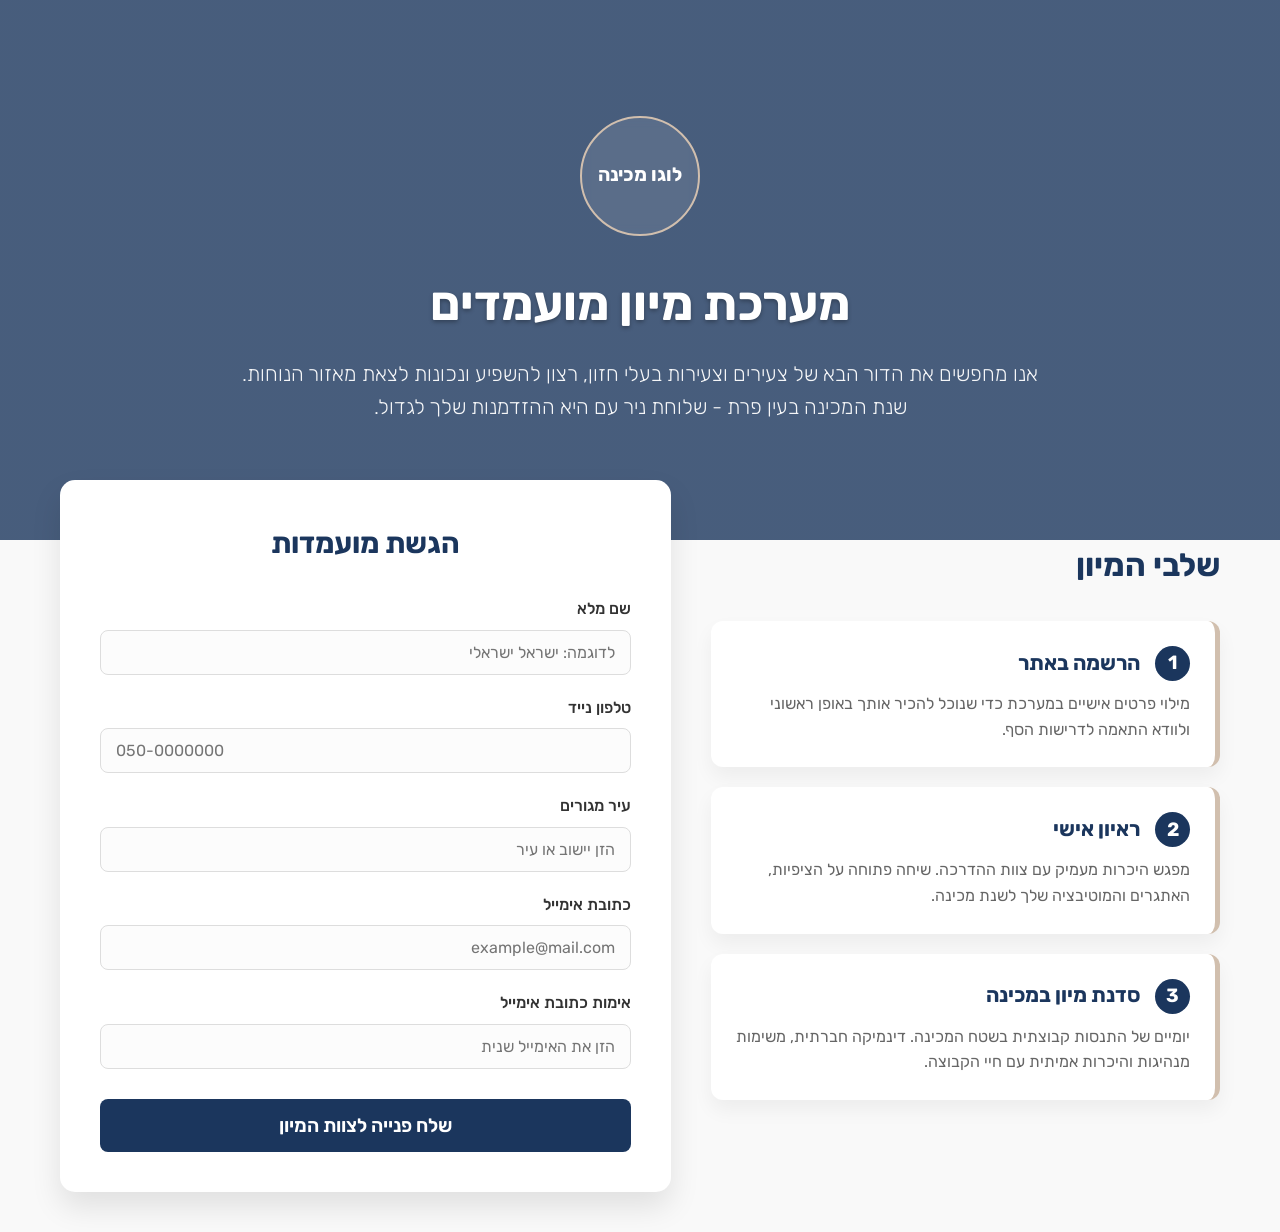
==== gemini.html @ 14e48f0f "Add Different Landing pages from different models" ====
<!DOCTYPE html>
<html lang="he" dir="rtl">
<head>
    <meta charset="UTF-8">
    <meta name="viewport" content="width=device-width, initial-scale=1.0">
    <title>הרשמה ומיון | מכינת עין פרת</title>
    
    <!-- ייבוא פונט רשמי ונקי מעברית -->
    <link href="https://fonts.googleapis.com/css2?family=Rubik:wght@300;400;500;600;700&display=swap" rel="stylesheet">
    
    <style>
        /* ================= הגדרות בסיס ומשתנים ================= */
        :root {
            --primary-color: #1b365d; /* כחול עמוק - מנהיגות */
            --secondary-color: #d1bfae; /* צבע אדמה/חול - חיבור לשטח */
            --text-main: #333333;
            --text-light: #666666;
            --bg-light: #f9f9f9;
            --white: #ffffff;
            --error: #e53e3e;
            --success: #2f855a;
        }

        * {
            margin: 0;
            padding: 0;
            box-sizing: border-box;
            font-family: 'Rubik', sans-serif;
        }

        body {
            background-color: var(--bg-light);
            color: var(--text-main);
            line-height: 1.6;
        }

        /* ================= אזור פתיחה (Hero) ================= */
        .hero {
            position: relative;
            background-image: linear-gradient(rgba(27, 54, 93, 0.8), rgba(27, 54, 93, 0.8)), url('https://images.unsplash.com/photo-1516934526685-6453257ab6b5?auto=format&fit=crop&w=1920&q=80');
            background-size: cover;
            background-position: center;
            color: var(--white);
            text-align: center;
            padding: 80px 20px;
            min-height: 60vh;
            display: flex;
            flex-direction: column;
            justify-content: center;
            align-items: center;
        }

        .logo-placeholder {
            width: 120px;
            height: 120px;
            background-color: rgba(255, 255, 255, 0.1);
            border: 2px solid var(--secondary-color);
            border-radius: 50%;
            display: flex;
            align-items: center;
            justify-content: center;
            margin-bottom: 30px;
            font-weight: bold;
            font-size: 1.2rem;
            backdrop-filter: blur(5px);
        }

        .hero h1 {
            font-size: 3rem;
            font-weight: 700;
            margin-bottom: 15px;
            text-shadow: 0 2px 4px rgba(0,0,0,0.3);
        }

        .hero p {
            font-size: 1.3rem;
            max-width: 800px;
            font-weight: 300;
            opacity: 0.95;
        }

        /* ================= מבנה ראשי ================= */
        .container {
            max-width: 1200px;
            margin: -60px auto 40px auto;
            padding: 0 20px;
            position: relative;
            z-index: 10;
            display: grid;
            grid-template-columns: 1fr 1.2fr;
            gap: 40px;
            align-items: start;
        }

        /* ================= כרטיסיות מידע (תהליך מיון) ================= */
        .info-section {
            display: flex;
            flex-direction: column;
            gap: 20px;
            margin-top: 60px;
        }

        .info-section h2 {
            color: var(--primary-color);
            font-size: 2rem;
            margin-bottom: 10px;
        }

        .card {
            background: var(--white);
            border-radius: 12px;
            padding: 25px;
            box-shadow: 0 10px 20px rgba(0,0,0,0.05);
            border-right: 5px solid var(--secondary-color);
            transition: transform 0.3s ease;
        }

        .card:hover {
            transform: translateY(-5px);
        }

        .card-header {
            display: flex;
            align-items: center;
            gap: 15px;
            margin-bottom: 10px;
        }

        .step-number {
            background-color: var(--primary-color);
            color: var(--white);
            width: 35px;
            height: 35px;
            display: flex;
            align-items: center;
            justify-content: center;
            border-radius: 50%;
            font-weight: bold;
            font-size: 1.2rem;
        }

        .card h3 {
            color: var(--primary-color);
            font-size: 1.3rem;
        }

        .card p {
            color: var(--text-light);
        }

        /* ================= טופס הרשמה ================= */
        .form-wrapper {
            background: var(--white);
            border-radius: 15px;
            padding: 40px;
            box-shadow: 0 15px 30px rgba(0,0,0,0.1);
        }

        .form-wrapper h2 {
            color: var(--primary-color);
            text-align: center;
            margin-bottom: 30px;
            font-size: 1.8rem;
        }

        .form-group {
            margin-bottom: 20px;
        }

        .form-group label {
            display: block;
            margin-bottom: 8px;
            font-weight: 500;
            color: var(--text-main);
        }

        .form-group input {
            width: 100%;
            padding: 12px 15px;
            border: 1px solid #ddd;
            border-radius: 8px;
            font-size: 1rem;
            transition: all 0.3s ease;
            background-color: #fcfcfc;
        }

        .form-group input:focus {
            outline: none;
            border-color: var(--primary-color);
            box-shadow: 0 0 0 3px rgba(27, 54, 93, 0.1);
            background-color: var(--white);
        }

        .error-message {
            color: var(--error);
            font-size: 0.85rem;
            margin-top: 5px;
            display: none;
        }

        .submit-btn {
            width: 100%;
            padding: 15px;
            background-color: var(--primary-color);
            color: var(--white);
            border: none;
            border-radius: 8px;
            font-size: 1.2rem;
            font-weight: 600;
            cursor: pointer;
            transition: background-color 0.3s ease;
            margin-top: 10px;
        }

        .submit-btn:hover {
            background-color: #122540;
        }

        /* ================= הודעת הצלחה (מוסתרת כברירת מחדל) ================= */
        .success-message {
            display: none;
            text-align: center;
            padding: 40px 20px;
        }

        .success-icon {
            width: 70px;
            height: 70px;
            background-color: rgba(47, 133, 90, 0.1);
            color: var(--success);
            border-radius: 50%;
            display: flex;
            align-items: center;
            justify-content: center;
            font-size: 2rem;
            margin: 0 auto 20px auto;
        }

        .success-message h3 {
            color: var(--primary-color);
            font-size: 1.8rem;
            margin-bottom: 15px;
        }

        .success-message p {
            color: var(--text-light);
            font-size: 1.1rem;
            line-height: 1.8;
        }

        /* ================= רספונסיביות ================= */
        @media (max-width: 900px) {
            .container {
                grid-template-columns: 1fr;
                margin-top: 20px;
            }
            .info-section {
                margin-top: 0;
                order: 2; /* מעביר את המידע מתחת לטופס במובייל */
            }
            .form-wrapper {
                order: 1;
            }
        }

        @media (max-width: 600px) {
            .hero {
                padding: 50px 15px;
            }
            .hero h1 {
                font-size: 2.2rem;
            }
            .form-wrapper {
                padding: 25px 15px;
            }
        }
    </style>
</head>
<body>

    <!-- אזור Hero -->
    <header class="hero">
        <div class="logo-placeholder">
            לוגו מכינה
        </div>
        <h1>מערכת מיון מועמדים</h1>
        <p>אנו מחפשים את הדור הבא של צעירים וצעירות בעלי חזון, רצון להשפיע ונכונות לצאת מאזור הנוחות. שנת המכינה בעין פרת - שלוחת ניר עם היא ההזדמנות שלך לגדול.</p>
    </header>

    <!-- תוכן מרכזי -->
    <main class="container">
        
        <!-- אזור כרטיסיות המידע -->
        <section class="info-section">
            <h2>שלבי המיון</h2>
            
            <div class="card">
                <div class="card-header">
                    <span class="step-number">1</span>
                    <h3>הרשמה באתר</h3>
                </div>
                <p>מילוי פרטים אישיים במערכת כדי שנוכל להכיר אותך באופן ראשוני ולוודא התאמה לדרישות הסף.</p>
            </div>

            <div class="card">
                <div class="card-header">
                    <span class="step-number">2</span>
                    <h3>ראיון אישי</h3>
                </div>
                <p>מפגש היכרות מעמיק עם צוות ההדרכה. שיחה פתוחה על הציפיות, האתגרים והמוטיבציה שלך לשנת מכינה.</p>
            </div>

            <div class="card">
                <div class="card-header">
                    <span class="step-number">3</span>
                    <h3>סדנת מיון במכינה</h3>
                </div>
                <p>יומיים של התנסות קבוצתית בשטח המכינה. דינמיקה חברתית, משימות מנהיגות והיכרות אמיתית עם חיי הקבוצה.</p>
            </div>
        </section>

        <!-- אזור טופס הרשמה -->
        <section class="form-wrapper">
            
            <!-- הטופס עצמו -->
            <form id="recruitmentForm">
                <h2>הגשת מועמדות</h2>
                
                <div class="form-group">
                    <label for="fullName">שם מלא</label>
                    <input type="text" id="fullName" required placeholder="לדוגמה: ישראל ישראלי">
                </div>

                <div class="form-group">
                    <label for="phone">טלפון נייד</label>
                    <input type="tel" id="phone" required placeholder="050-0000000" pattern="[0-9]{9,10}">
                </div>

                <div class="form-group">
                    <label for="city">עיר מגורים</label>
                    <input type="text" id="city" required placeholder="הזן יישוב או עיר">
                </div>

                <div class="form-group">
                    <label for="email">כתובת אימייל</label>
                    <input type="email" id="email" required placeholder="example@mail.com">
                </div>

                <div class="form-group">
                    <label for="confirmEmail">אימות כתובת אימייל</label>
                    <input type="email" id="confirmEmail" required placeholder="הזן את האימייל שנית">
                    <div id="emailError" class="error-message">כתובות האימייל אינן תואמות. אנא בדוק שנית.</div>
                </div>

                <button type="submit" class="submit-btn">שלח פנייה לצוות המיון</button>
            </form>

            <!-- הודעת ההצלחה (תחליף את הטופס לאחר השליחה) -->
            <div id="successMessage" class="success-message">
                <div class="success-icon">✓</div>
                <h3>הרשמתך התקבלה בהצלחה</h3>
                <p>תודה על פנייתך. פרטיך נקלטו במערכת ומועברים כעת לבדיקה של צוות המכינה.</p>
                <p>במידה ונתוניך יימצאו מתאימים להמשך התהליך, ניצור עמך קשר בימים הקרובים לזימון לראיון אישי.</p>
            </div>

        </section>

    </main>

    <!-- סקריפט לטיפול בטופס (וידוא אימייל והצגת הודעת הצלחה) -->
    <script>
        document.getElementById('recruitmentForm').addEventListener('submit', function(e) {
            // מניעת רענון הדף האוטומטי
            e.preventDefault();
            
            // משיכת הערכים של שדות האימייל
            const email = document.getElementById('email').value;
            const confirmEmail = document.getElementById('confirmEmail').value;
            const errorElement = document.getElementById('emailError');
            
            // בדיקת התאמה
            if (email !== confirmEmail) {
                errorElement.style.display = 'block';
                document.getElementById('confirmEmail').style.borderColor = 'var(--error)';
                return;
            }
            
            // אם הכל תקין:
            errorElement.style.display = 'none';
            
            // 1. הסתרת הטופס
            document.getElementById('recruitmentForm').style.display = 'none';
            
            // 2. הצגת הודעת ההצלחה המכובדת
            document.getElementById('successMessage').style.display = 'block';
            
            // *הערה למפתח: כאן יכנס קוד ה-API האמיתי שלך בעתיד שישלח את הנתונים למסד הנתונים*
        });
    </script>
</body>
</html>
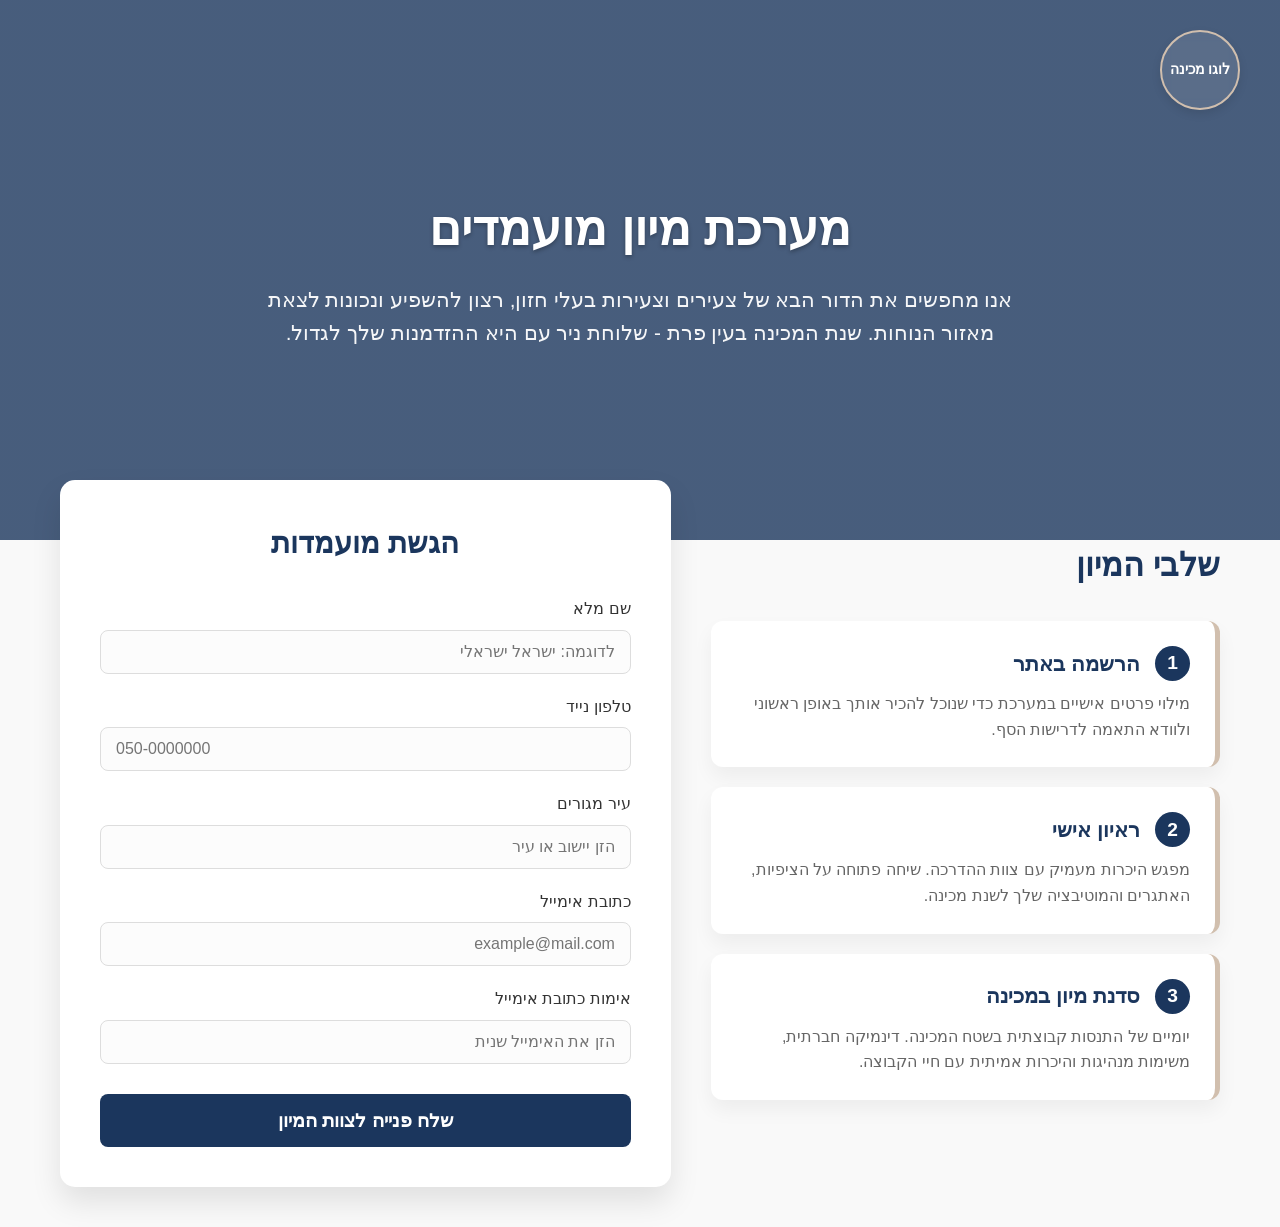
==== commit d8631db8: "backup before local deletion" ====
--- a/gemini.html
+++ b/gemini.html
@@ -5,276 +5,10 @@
     <meta name="viewport" content="width=device-width, initial-scale=1.0">
     <title>הרשמה ומיון | מכינת עין פרת</title>
     
-    <!-- ייבוא פונט רשמי ונקי מעברית -->
-    <link href="https://fonts.googleapis.com/css2?family=Rubik:wght@300;400;500;600;700&display=swap" rel="stylesheet">
+    <link href="https://fonts.googleapis.com/css2?family=Heebo:wght@300;400;700&display=swap" rel="stylesheet">
     
-    <style>
-        /* ================= הגדרות בסיס ומשתנים ================= */
-        :root {
-            --primary-color: #1b365d; /* כחול עמוק - מנהיגות */
-            --secondary-color: #d1bfae; /* צבע אדמה/חול - חיבור לשטח */
-            --text-main: #333333;
-            --text-light: #666666;
-            --bg-light: #f9f9f9;
-            --white: #ffffff;
-            --error: #e53e3e;
-            --success: #2f855a;
-        }
-
-        * {
-            margin: 0;
-            padding: 0;
-            box-sizing: border-box;
-            font-family: 'Rubik', sans-serif;
-        }
-
-        body {
-            background-color: var(--bg-light);
-            color: var(--text-main);
-            line-height: 1.6;
-        }
-
-        /* ================= אזור פתיחה (Hero) ================= */
-        .hero {
-            position: relative;
-            background-image: linear-gradient(rgba(27, 54, 93, 0.8), rgba(27, 54, 93, 0.8)), url('https://images.unsplash.com/photo-1516934526685-6453257ab6b5?auto=format&fit=crop&w=1920&q=80');
-            background-size: cover;
-            background-position: center;
-            color: var(--white);
-            text-align: center;
-            padding: 80px 20px;
-            min-height: 60vh;
-            display: flex;
-            flex-direction: column;
-            justify-content: center;
-            align-items: center;
-        }
-
-        .logo-placeholder {
-            width: 120px;
-            height: 120px;
-            background-color: rgba(255, 255, 255, 0.1);
-            border: 2px solid var(--secondary-color);
-            border-radius: 50%;
-            display: flex;
-            align-items: center;
-            justify-content: center;
-            margin-bottom: 30px;
-            font-weight: bold;
-            font-size: 1.2rem;
-            backdrop-filter: blur(5px);
-        }
-
-        .hero h1 {
-            font-size: 3rem;
-            font-weight: 700;
-            margin-bottom: 15px;
-            text-shadow: 0 2px 4px rgba(0,0,0,0.3);
-        }
-
-        .hero p {
-            font-size: 1.3rem;
-            max-width: 800px;
-            font-weight: 300;
-            opacity: 0.95;
-        }
-
-        /* ================= מבנה ראשי ================= */
-        .container {
-            max-width: 1200px;
-            margin: -60px auto 40px auto;
-            padding: 0 20px;
-            position: relative;
-            z-index: 10;
-            display: grid;
-            grid-template-columns: 1fr 1.2fr;
-            gap: 40px;
-            align-items: start;
-        }
-
-        /* ================= כרטיסיות מידע (תהליך מיון) ================= */
-        .info-section {
-            display: flex;
-            flex-direction: column;
-            gap: 20px;
-            margin-top: 60px;
-        }
-
-        .info-section h2 {
-            color: var(--primary-color);
-            font-size: 2rem;
-            margin-bottom: 10px;
-        }
-
-        .card {
-            background: var(--white);
-            border-radius: 12px;
-            padding: 25px;
-            box-shadow: 0 10px 20px rgba(0,0,0,0.05);
-            border-right: 5px solid var(--secondary-color);
-            transition: transform 0.3s ease;
-        }
-
-        .card:hover {
-            transform: translateY(-5px);
-        }
-
-        .card-header {
-            display: flex;
-            align-items: center;
-            gap: 15px;
-            margin-bottom: 10px;
-        }
-
-        .step-number {
-            background-color: var(--primary-color);
-            color: var(--white);
-            width: 35px;
-            height: 35px;
-            display: flex;
-            align-items: center;
-            justify-content: center;
-            border-radius: 50%;
-            font-weight: bold;
-            font-size: 1.2rem;
-        }
-
-        .card h3 {
-            color: var(--primary-color);
-            font-size: 1.3rem;
-        }
-
-        .card p {
-            color: var(--text-light);
-        }
-
-        /* ================= טופס הרשמה ================= */
-        .form-wrapper {
-            background: var(--white);
-            border-radius: 15px;
-            padding: 40px;
-            box-shadow: 0 15px 30px rgba(0,0,0,0.1);
-        }
-
-        .form-wrapper h2 {
-            color: var(--primary-color);
-            text-align: center;
-            margin-bottom: 30px;
-            font-size: 1.8rem;
-        }
-
-        .form-group {
-            margin-bottom: 20px;
-        }
-
-        .form-group label {
-            display: block;
-            margin-bottom: 8px;
-            font-weight: 500;
-            color: var(--text-main);
-        }
-
-        .form-group input {
-            width: 100%;
-            padding: 12px 15px;
-            border: 1px solid #ddd;
-            border-radius: 8px;
-            font-size: 1rem;
-            transition: all 0.3s ease;
-            background-color: #fcfcfc;
-        }
-
-        .form-group input:focus {
-            outline: none;
-            border-color: var(--primary-color);
-            box-shadow: 0 0 0 3px rgba(27, 54, 93, 0.1);
-            background-color: var(--white);
-        }
-
-        .error-message {
-            color: var(--error);
-            font-size: 0.85rem;
-            margin-top: 5px;
-            display: none;
-        }
-
-        .submit-btn {
-            width: 100%;
-            padding: 15px;
-            background-color: var(--primary-color);
-            color: var(--white);
-            border: none;
-            border-radius: 8px;
-            font-size: 1.2rem;
-            font-weight: 600;
-            cursor: pointer;
-            transition: background-color 0.3s ease;
-            margin-top: 10px;
-        }
-
-        .submit-btn:hover {
-            background-color: #122540;
-        }
-
-        /* ================= הודעת הצלחה (מוסתרת כברירת מחדל) ================= */
-        .success-message {
-            display: none;
-            text-align: center;
-            padding: 40px 20px;
-        }
-
-        .success-icon {
-            width: 70px;
-            height: 70px;
-            background-color: rgba(47, 133, 90, 0.1);
-            color: var(--success);
-            border-radius: 50%;
-            display: flex;
-            align-items: center;
-            justify-content: center;
-            font-size: 2rem;
-            margin: 0 auto 20px auto;
-        }
-
-        .success-message h3 {
-            color: var(--primary-color);
-            font-size: 1.8rem;
-            margin-bottom: 15px;
-        }
-
-        .success-message p {
-            color: var(--text-light);
-            font-size: 1.1rem;
-            line-height: 1.8;
-        }
-
-        /* ================= רספונסיביות ================= */
-        @media (max-width: 900px) {
-            .container {
-                grid-template-columns: 1fr;
-                margin-top: 20px;
-            }
-            .info-section {
-                margin-top: 0;
-                order: 2; /* מעביר את המידע מתחת לטופס במובייל */
-            }
-            .form-wrapper {
-                order: 1;
-            }
-        }
-
-        @media (max-width: 600px) {
-            .hero {
-                padding: 50px 15px;
-            }
-            .hero h1 {
-                font-size: 2.2rem;
-            }
-            .form-wrapper {
-                padding: 25px 15px;
-            }
-        }
-    </style>
+    <!-- חיבור לקובץ העיצוב החיצוני שיצרנו -->
+    <link rel="stylesheet" href="style.css">    
 </head>
 <body>
 
--- a/style.css
+++ b/style.css
@@ -0,0 +1,277 @@
+/* ================= הגדרות בסיס ומשתנים ================= */
+:root {
+    --primary-color: #1b365d; /* כחול עמוק - מנהיגות */
+    --secondary-color: #d1bfae; /* צבע אדמה/חול - חיבור לשטח */
+    --text-main: #333333;
+    --text-light: #666666;
+    --bg-light: #f9f9f9;
+    --white: #ffffff;
+    --error: #e53e3e;
+    --success: #2f855a;
+}
+
+* {
+    margin: 0;
+    padding: 0;
+    box-sizing: border-box;
+    font-family: 'Rubik', sans-serif;
+}
+
+body {
+    background-color: var(--bg-light);
+    color: var(--text-main);
+    line-height: 1.6;
+}
+
+/* ================= אזור פתיחה (Hero) ================= */
+.hero {
+    position: relative;
+    background-image: linear-gradient(rgba(27, 54, 93, 0.8), rgba(27, 54, 93, 0.8)), url('https://images.unsplash.com/photo-1516934526685-6453257ab6b5?auto=format&fit=crop&w=1920&q=80');
+    background-size: cover;
+    background-position: center;
+    color: var(--white);
+    text-align: center;
+    padding: 80px 20px;
+    min-height: 60vh;
+    display: flex;
+    flex-direction: column;
+    justify-content: center;
+    align-items: center;
+}
+
+.logo-placeholder {
+    position: absolute; /* מוציא את הלוגו מהזרימה הרגילה */
+    top: 30px; /* מרחק מלמעלה */
+    right: 40px; /* מרחק מצד ימין */
+    width: 80px; /* הקטנו את הגודל כדי שיתאים לפינה */
+    height: 80px;
+    background-color: rgba(255, 255, 255, 0.1);
+    border: 2px solid var(--secondary-color);
+    border-radius: 50%;
+    display: flex;
+    align-items: center;
+    justify-content: center;
+    font-weight: bold;
+    font-size: 0.9rem;
+    backdrop-filter: blur(5px);
+    box-shadow: 0 4px 10px rgba(0,0,0,0.1); /* הוספנו צללית עדינה */
+    z-index: 20; /* מוודא שהלוגו תמיד יופיע מעל התמונת רקע */
+}
+
+.hero h1 {
+    font-size: 3rem;
+    font-weight: 700;
+    margin-bottom: 15px;
+    text-shadow: 0 2px 4px rgba(0,0,0,0.3);
+}
+
+.hero p {
+    font-size: 1.3rem;
+    max-width: 800px;
+    font-weight: 300;
+    opacity: 0.95;
+}
+
+/* ================= מבנה ראשי ================= */
+.container {
+    max-width: 1200px;
+    margin: -60px auto 40px auto;
+    padding: 0 20px;
+    position: relative;
+    z-index: 10;
+    display: grid;
+    grid-template-columns: 1fr 1.2fr;
+    gap: 40px;
+    align-items: start;
+}
+
+/* ================= כרטיסיות מידע (תהליך מיון) ================= */
+.info-section {
+    display: flex;
+    flex-direction: column;
+    gap: 20px;
+    margin-top: 60px;
+}
+
+.info-section h2 {
+    color: var(--primary-color);
+    font-size: 2rem;
+    margin-bottom: 10px;
+}
+
+.card {
+    background: var(--white);
+    border-radius: 12px;
+    padding: 25px;
+    box-shadow: 0 10px 20px rgba(0,0,0,0.05);
+    border-right: 5px solid var(--secondary-color);
+    transition: transform 0.3s ease;
+}
+
+.card:hover {
+    transform: translateY(-5px);
+}
+
+.card-header {
+    display: flex;
+    align-items: center;
+    gap: 15px;
+    margin-bottom: 10px;
+}
+
+.step-number {
+    background-color: var(--primary-color);
+    color: var(--white);
+    width: 35px;
+    height: 35px;
+    display: flex;
+    align-items: center;
+    justify-content: center;
+    border-radius: 50%;
+    font-weight: bold;
+    font-size: 1.2rem;
+}
+
+.card h3 {
+    color: var(--primary-color);
+    font-size: 1.3rem;
+}
+
+.card p {
+    color: var(--text-light);
+}
+
+/* ================= טופס הרשמה ================= */
+.form-wrapper {
+    background: var(--white);
+    border-radius: 15px;
+    padding: 40px;
+    box-shadow: 0 15px 30px rgba(0,0,0,0.1);
+}
+
+.form-wrapper h2 {
+    color: var(--primary-color);
+    text-align: center;
+    margin-bottom: 30px;
+    font-size: 1.8rem;
+}
+
+.form-group {
+    margin-bottom: 20px;
+}
+
+.form-group label {
+    display: block;
+    margin-bottom: 8px;
+    font-weight: 500;
+    color: var(--text-main);
+}
+
+.form-group input {
+    width: 100%;
+    padding: 12px 15px;
+    border: 1px solid #ddd;
+    border-radius: 8px;
+    font-size: 1rem;
+    transition: all 0.3s ease;
+    background-color: #fcfcfc;
+}
+
+.form-group input:focus {
+    outline: none;
+    border-color: var(--primary-color);
+    box-shadow: 0 0 0 3px rgba(27, 54, 93, 0.1);
+    background-color: var(--white);
+}
+
+.error-message {
+    color: var(--error);
+    font-size: 0.85rem;
+    margin-top: 5px;
+    display: none;
+}
+
+.submit-btn {
+    width: 100%;
+    padding: 15px;
+    background-color: var(--primary-color);
+    color: var(--white);
+    border: none;
+    border-radius: 8px;
+    font-size: 1.2rem;
+    font-weight: 600;
+    cursor: pointer;
+    transition: background-color 0.3s ease;
+    margin-top: 10px;
+}
+
+.submit-btn:hover {
+    background-color: #122540;
+}
+
+/* ================= הודעת הצלחה (מוסתרת כברירת מחדל) ================= */
+.success-message {
+    display: none;
+    text-align: center;
+    padding: 40px 20px;
+}
+
+.success-icon {
+    width: 70px;
+    height: 70px;
+    background-color: rgba(47, 133, 90, 0.1);
+    color: var(--success);
+    border-radius: 50%;
+    display: flex;
+    align-items: center;
+    justify-content: center;
+    font-size: 2rem;
+    margin: 0 auto 20px auto;
+}
+
+.success-message h3 {
+    color: var(--primary-color);
+    font-size: 1.8rem;
+    margin-bottom: 15px;
+}
+
+.success-message p {
+    color: var(--text-light);
+    font-size: 1.1rem;
+    line-height: 1.8;
+}
+
+/* ================= רספונסיביות ================= */
+@media (max-width: 900px) {
+    .container {
+        grid-template-columns: 1fr;
+        margin-top: 20px;
+    }
+    .info-section {
+        margin-top: 0;
+        order: 2; /* מעביר את המידע מתחת לטופס במובייל */
+    }
+    .form-wrapper {
+        order: 1;
+    }
+}
+
+@media (max-width: 600px) {
+    .hero {
+        padding: 50px 15px;
+    }
+    .hero h1 {
+        font-size: 2.2rem;
+    }
+    .form-wrapper {
+        padding: 25px 15px;
+    }
+    /* התאמת הלוגו למסך סמארטפון */
+    .logo-placeholder {
+        top: 15px;
+        right: 15px;
+        width: 60px;
+        height: 60px;
+        font-size: 0.75rem;
+    }
+}
